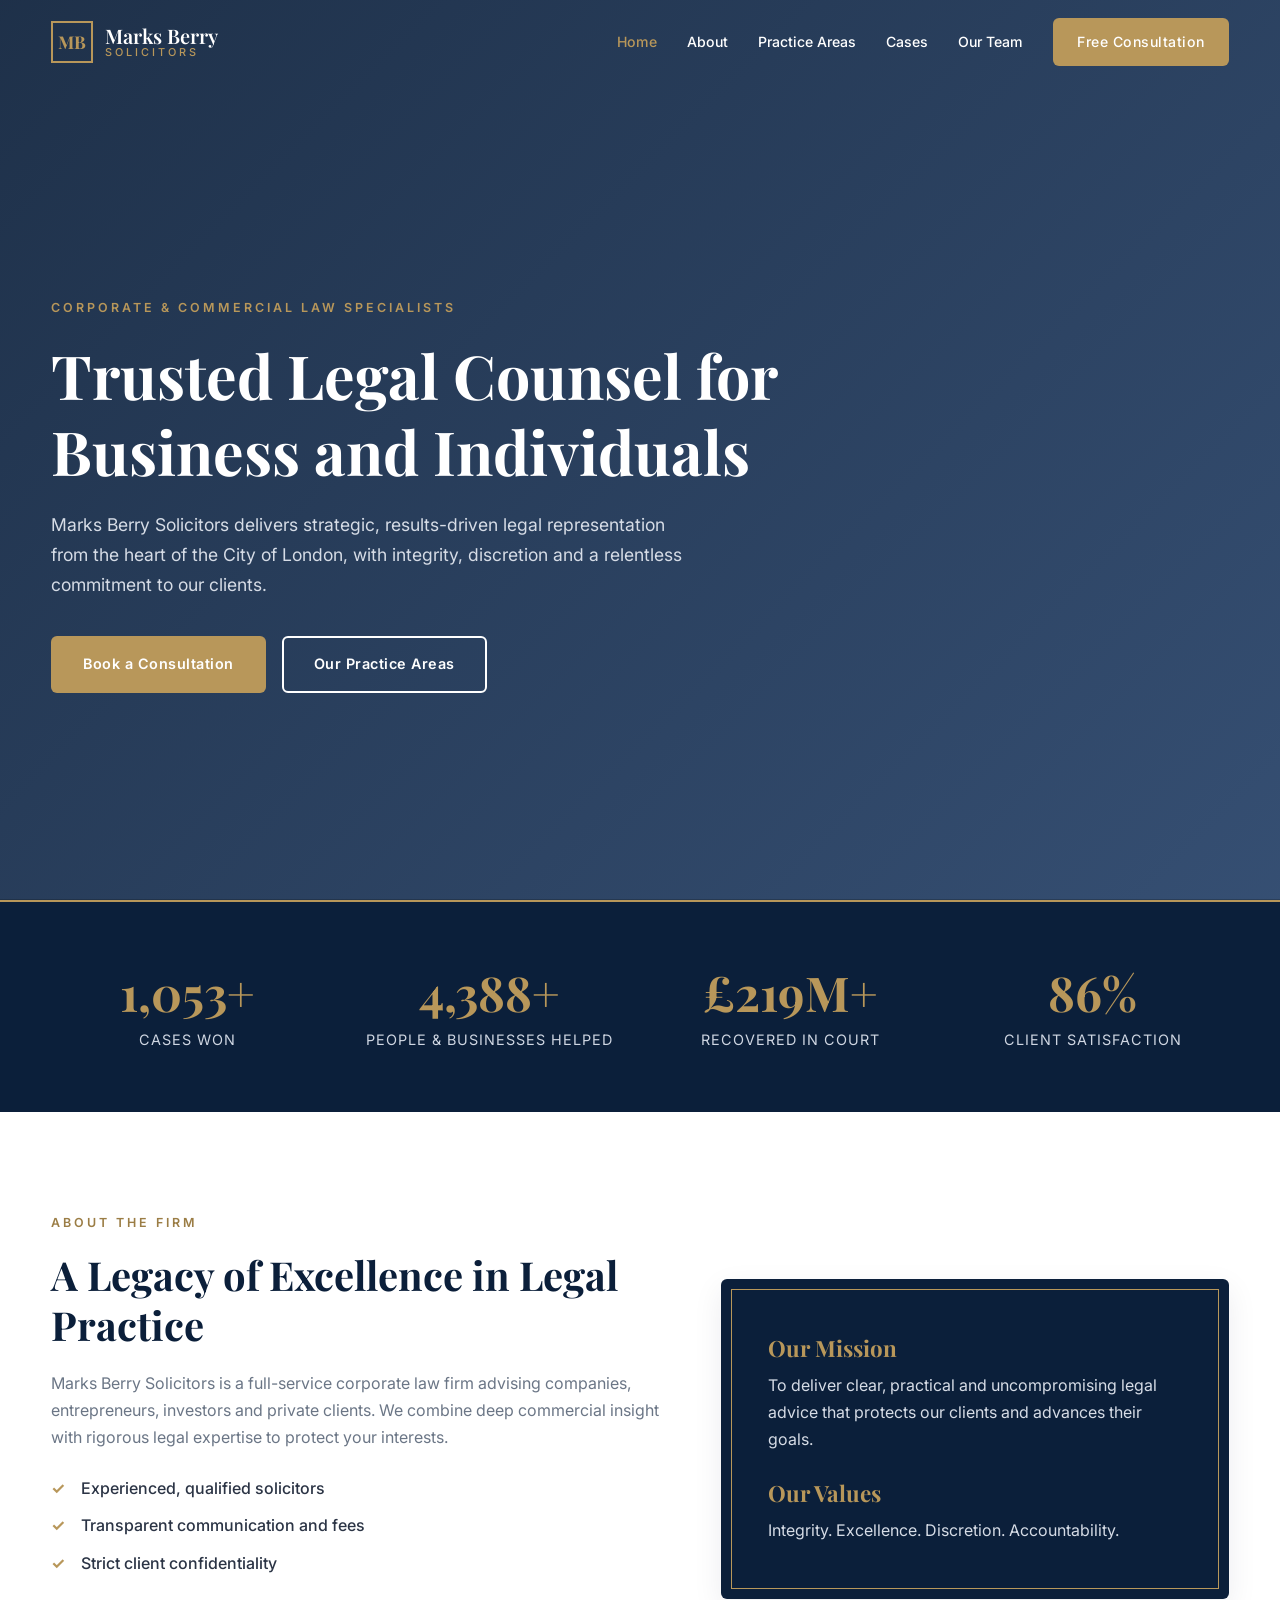
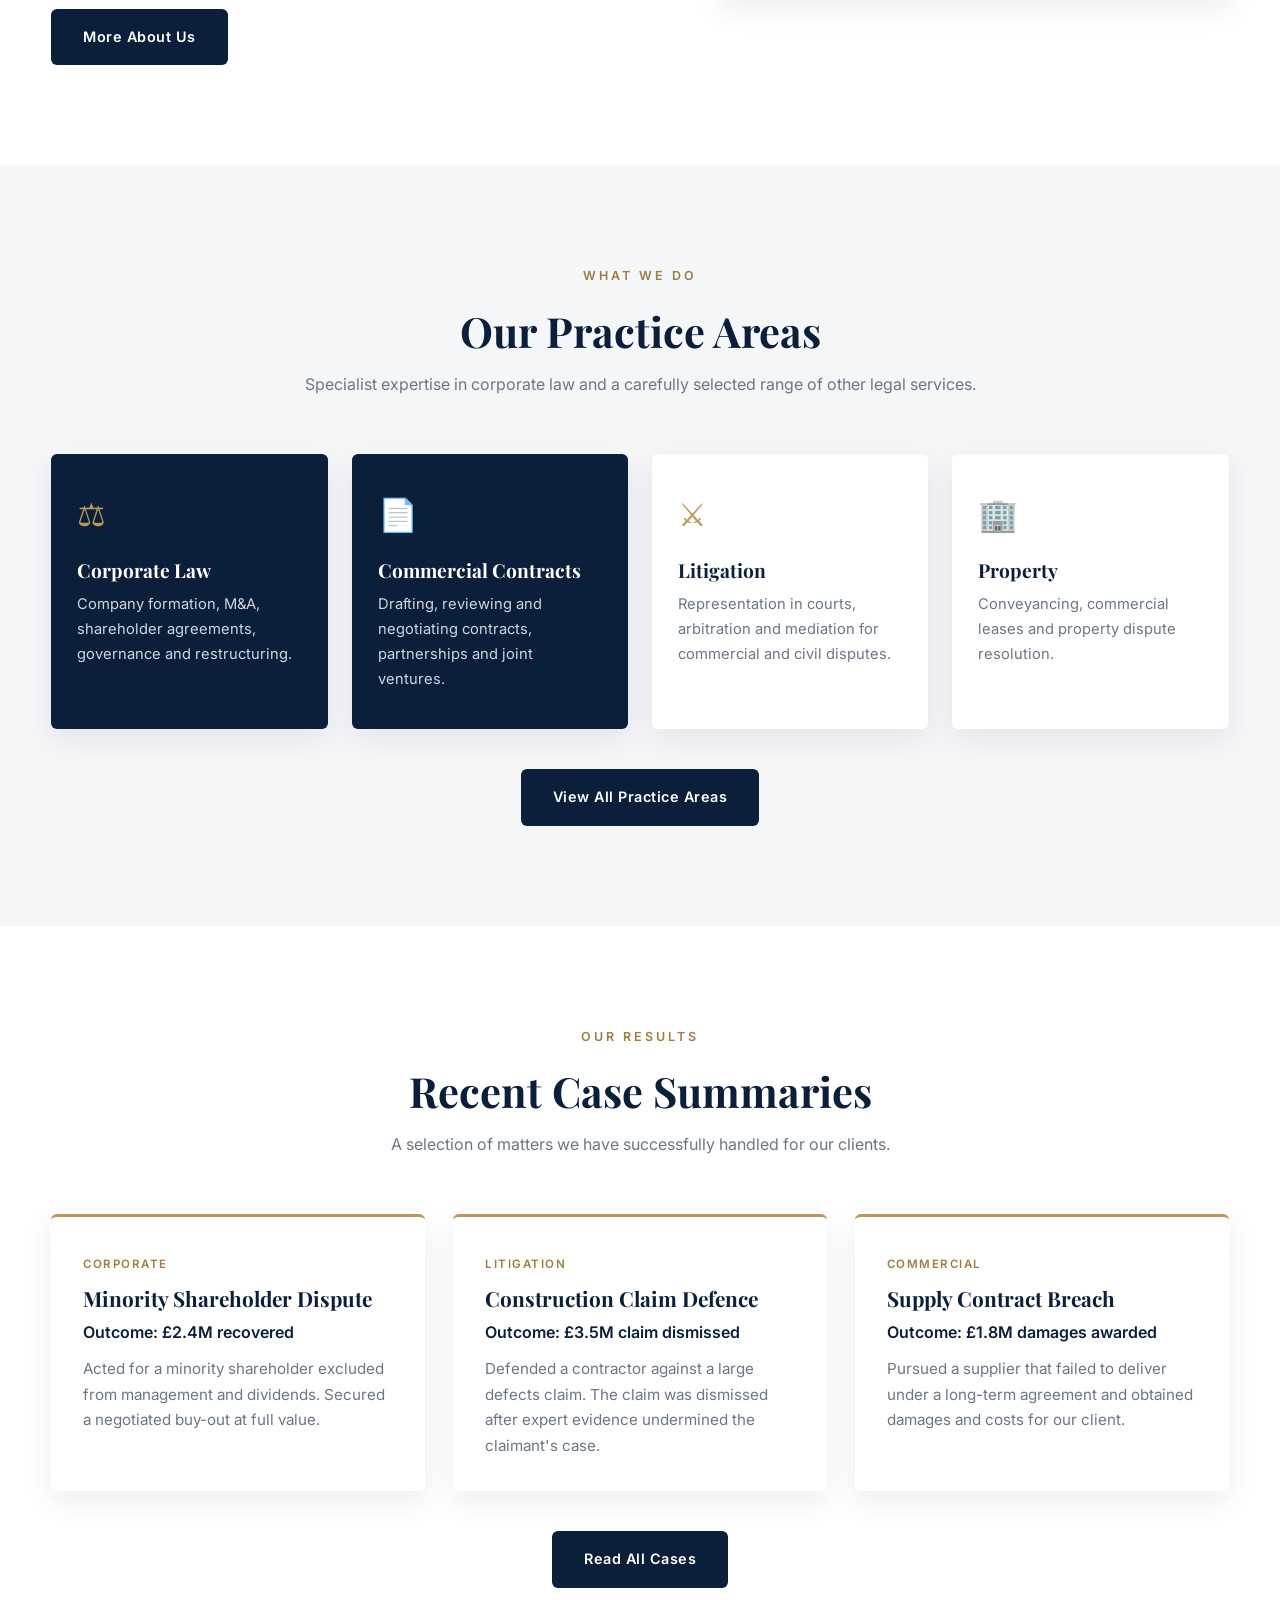
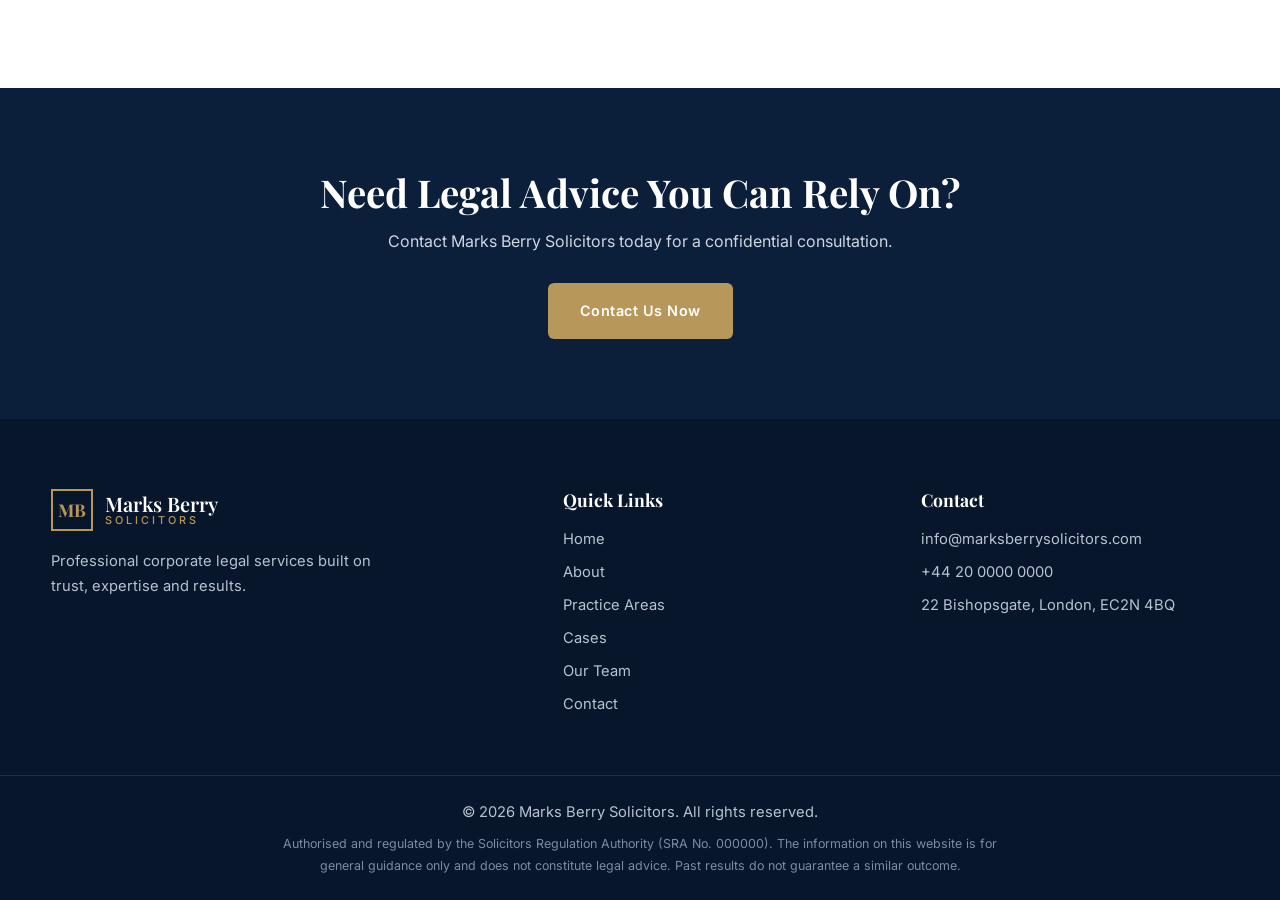
==== index.html @ eb30ded2 "marksberrylawfirm" ====
<!DOCTYPE html>
<html lang="en">
<head>
  <meta charset="UTF-8">
  <meta name="viewport" content="width=device-width, initial-scale=1.0">
  <title>Marks Berry Solicitors | Corporate & Commercial Law Firm in London</title>
  <meta name="description" content="Marks Berry Solicitors is a London corporate law firm at 22 Bishopsgate, advising on corporate, commercial, litigation, property, employment and family law.">
  <link rel="preconnect" href="https://fonts.googleapis.com">
  <link rel="preconnect" href="https://fonts.gstatic.com" crossorigin>
  <link href="https://fonts.googleapis.com/css2?family=Inter:wght@300;400;500;600&family=Playfair+Display:wght@500;600;700&display=swap" rel="stylesheet">
  <link rel="stylesheet" href="style.css">
</head>
<body>
  <div id="site-header"></div>

  <section class="hero">
    <div class="container hero-content">
      <p class="eyebrow">Corporate &amp; Commercial Law Specialists</p>
      <h1>Trusted Legal Counsel for Business and Individuals</h1>
      <p class="hero-sub">Marks Berry Solicitors delivers strategic, results-driven legal representation from the heart of the City of London, with integrity, discretion and a relentless commitment to our clients.</p>
      <div class="hero-actions">
        <a href="contact.html" class="btn btn-gold">Book a Consultation</a>
        <a href="practice-areas.html" class="btn btn-outline">Our Practice Areas</a>
      </div>
    </div>
  </section>

  <section class="stats">
    <div class="container stats-grid">
      <div class="stat reveal"><h3><span class="counter" data-target="1200">0</span>+</h3><p>Cases Won</p></div>
      <div class="stat reveal"><h3><span class="counter" data-target="5000">0</span>+</h3><p>People &amp; Businesses Helped</p></div>
      <div class="stat reveal"><h3>£<span class="counter" data-target="250">0</span>M+</h3><p>Recovered in Court</p></div>
      <div class="stat reveal"><h3><span class="counter" data-target="98">0</span>%</h3><p>Client Satisfaction</p></div>
    </div>
  </section>

  <section class="section">
    <div class="container about-grid">
      <div class="about-text reveal">
        <p class="eyebrow dark">About The Firm</p>
        <h2>A Legacy of Excellence in Legal Practice</h2>
        <p>Marks Berry Solicitors is a full-service corporate law firm advising companies, entrepreneurs, investors and private clients. We combine deep commercial insight with rigorous legal expertise to protect your interests.</p>
        <ul class="checklist">
          <li>Experienced, qualified solicitors</li>
          <li>Transparent communication and fees</li>
          <li>Strict client confidentiality</li>
        </ul>
        <a href="about.html" class="btn btn-navy">More About Us</a>
      </div>
      <div class="about-card reveal">
        <div class="about-card-inner">
          <h3>Our Mission</h3>
          <p>To deliver clear, practical and uncompromising legal advice that protects our clients and advances their goals.</p>
          <h3>Our Values</h3>
          <p>Integrity. Excellence. Discretion. Accountability.</p>
        </div>
      </div>
    </div>
  </section>

  <section class="section section-alt">
    <div class="container">
      <div class="section-head reveal">
        <p class="eyebrow dark">What We Do</p>
        <h2>Our Practice Areas</h2>
        <p>Specialist expertise in corporate law and a carefully selected range of other legal services.</p>
      </div>
      <div class="cards">
        <article class="card featured reveal"><div class="icon">&#9878;</div><h3>Corporate Law</h3><p>Company formation, M&amp;A, shareholder agreements, governance and restructuring.</p></article>
        <article class="card featured reveal"><div class="icon">&#128196;</div><h3>Commercial Contracts</h3><p>Drafting, reviewing and negotiating contracts, partnerships and joint ventures.</p></article>
        <article class="card reveal"><div class="icon">&#9876;</div><h3>Litigation</h3><p>Representation in courts, arbitration and mediation for commercial and civil disputes.</p></article>
        <article class="card reveal"><div class="icon">&#127970;</div><h3>Property</h3><p>Conveyancing, commercial leases and property dispute resolution.</p></article>
      </div>
      <p style="text-align:center;margin-top:40px"><a href="practice-areas.html" class="btn btn-navy">View All Practice Areas</a></p>
    </div>
  </section>

  <section class="section">
    <div class="container">
      <div class="section-head reveal">
        <p class="eyebrow dark">Our Results</p>
        <h2>Recent Case Summaries</h2>
        <p>A selection of matters we have successfully handled for our clients.</p>
      </div>
      <div class="case-grid three">
        <article class="case-card reveal">
          <span class="tag">Corporate</span>
          <h3>Minority Shareholder Dispute</h3>
          <p class="case-result">Outcome: £2.4M recovered</p>
          <p>Acted for a minority shareholder excluded from management and dividends. Secured a negotiated buy-out at full value.</p>
        </article>
        <article class="case-card reveal">
          <span class="tag">Litigation</span>
          <h3>Construction Claim Defence</h3>
          <p class="case-result">Outcome: £3.5M claim dismissed</p>
          <p>Defended a contractor against a large defects claim. The claim was dismissed after expert evidence undermined the claimant's case.</p>
        </article>
        <article class="case-card reveal">
          <span class="tag">Commercial</span>
          <h3>Supply Contract Breach</h3>
          <p class="case-result">Outcome: £1.8M damages awarded</p>
          <p>Pursued a supplier that failed to deliver under a long-term agreement and obtained damages and costs for our client.</p>
        </article>
      </div>
      <p style="text-align:center;margin-top:40px"><a href="cases.html" class="btn btn-navy">Read All Cases</a></p>
    </div>
  </section>

  <section class="cta">
    <div class="container">
      <h2>Need Legal Advice You Can Rely On?</h2>
      <p>Contact Marks Berry Solicitors today for a confidential consultation.</p>
      <a href="contact.html" class="btn btn-gold">Contact Us Now</a>
    </div>
  </section>

  <div id="site-footer"></div>
  <script src="script.js"></script>
</body>
</html>
---- style.css ----
:root {
  --navy: #0b1f3a;
  --navy-2: #12305a;
  --gold: #b8975a;
  --gold-dark: #9b7d45;
  --text: #2b3445;
  --muted: #6b7686;
  --bg: #ffffff;
  --bg-alt: #f5f6f8;
  --radius: 6px;
  --shadow: 0 10px 30px rgba(11, 31, 58, 0.08);
}

* { margin: 0; padding: 0; box-sizing: border-box; }
html { scroll-behavior: smooth; scroll-padding-top: 80px; }
body {
  font-family: 'Inter', sans-serif;
  color: var(--text);
  line-height: 1.7;
  background: var(--bg);
  -webkit-font-smoothing: antialiased;
}
h1, h2, h3, h4 { font-family: 'Playfair Display', serif; color: var(--navy); line-height: 1.25; }
a { color: inherit; text-decoration: none; }
ul { list-style: none; }
.container { width: min(1180px, 92%); margin: 0 auto; }

/* Buttons */
.btn {
  display: inline-block;
  padding: 14px 30px;
  font-size: 0.9rem;
  font-weight: 600;
  letter-spacing: 0.5px;
  border-radius: var(--radius);
  border: 2px solid transparent;
  cursor: pointer;
  transition: all 0.3s ease;
  font-family: 'Inter', sans-serif;
}
.btn-gold { background: var(--gold); color: #fff; }
.btn-gold:hover { background: var(--gold-dark); }
.btn-navy { background: var(--navy); color: #fff; }
.btn-navy:hover { background: var(--navy-2); }
.btn-outline { border-color: #fff; color: #fff; }
.btn-outline:hover { background: #fff; color: var(--navy); }
.full { width: 100%; }

/* Header */
.header {
  position: fixed;
  top: 0; left: 0; right: 0;
  z-index: 100;
  padding: 18px 0;
  transition: all 0.3s ease;
}
.header.scrolled {
  background: var(--navy);
  padding: 12px 0;
  box-shadow: 0 4px 20px rgba(0,0,0,0.2);
}
.nav-wrap { display: flex; align-items: center; justify-content: space-between; }
.logo { display: flex; align-items: center; gap: 12px; color: #fff; }
.logo-mark {
  width: 42px; height: 42px;
  display: grid; place-items: center;
  border: 2px solid var(--gold);
  color: var(--gold);
  font-family: 'Playfair Display', serif;
  font-weight: 700;
  font-size: 1.1rem;
}
.logo-text { font-family: 'Playfair Display', serif; font-size: 1.25rem; font-weight: 600; line-height: 1.1; }
.logo-text small {
  display: block;
  font-family: 'Inter', sans-serif;
  font-size: 0.68rem;
  letter-spacing: 3px;
  text-transform: uppercase;
  color: var(--gold);
  font-weight: 500;
}
.nav { display: flex; align-items: center; gap: 30px; }
.nav a { color: #fff; font-size: 0.88rem; font-weight: 500; transition: color 0.3s; }
.nav a:hover { color: var(--gold); }
.nav .nav-cta { padding: 10px 22px; color: #fff; }
.nav .nav-cta:hover { color: #fff; }
.menu-toggle { display: none; background: none; border: 0; cursor: pointer; flex-direction: column; gap: 5px; }
.menu-toggle span { width: 26px; height: 2px; background: #fff; transition: 0.3s; }

/* Hero */
.hero {
  position: relative;
  min-height: 100vh;
  display: flex;
  align-items: center;
  background:
    linear-gradient(135deg, rgba(11,31,58,0.92), rgba(18,48,90,0.85)),
    url('https://images.unsplash.com/photo-1589829545856-d10d557cf95f?auto=format&fit=crop&w=1800&q=70') center/cover no-repeat;
  color: #fff;
}
.hero-content { padding-top: 90px; max-width: 820px; margin-left: max(4%, calc((100% - 1180px) / 2)); }
.eyebrow {
  text-transform: uppercase;
  letter-spacing: 3px;
  font-size: 0.78rem;
  font-weight: 600;
  color: var(--gold);
  margin-bottom: 18px;
}
.eyebrow.dark { color: var(--gold-dark); }
.hero h1 { color: #fff; font-size: clamp(2.2rem, 5vw, 3.8rem); margin-bottom: 22px; }
.hero-sub { font-size: 1.1rem; color: #d6dce6; max-width: 640px; margin-bottom: 36px; }
.hero-actions { display: flex; gap: 16px; flex-wrap: wrap; }

/* Stats */
.stats { background: var(--navy); padding: 60px 0; margin-top: -1px; border-top: 3px solid var(--gold); }
.stats-grid { display: grid; grid-template-columns: repeat(4, 1fr); gap: 30px; text-align: center; }
.stat h3 { font-size: clamp(2rem, 4vw, 3rem); color: var(--gold); }
.stat p { color: #cfd6e2; font-size: 0.9rem; letter-spacing: 1px; text-transform: uppercase; margin-top: 6px; }

/* Sections */
.section { padding: 100px 0; }
.section-alt { background: var(--bg-alt); }
.section-head { text-align: center; max-width: 680px; margin: 0 auto 56px; }
.section-head h2 { font-size: clamp(1.8rem, 3.5vw, 2.6rem); margin-bottom: 14px; }
.section-head p { color: var(--muted); }

/* About */
.about-grid { display: grid; grid-template-columns: 1.2fr 1fr; gap: 60px; align-items: center; }
.about-text h2 { font-size: clamp(1.8rem, 3.5vw, 2.5rem); margin-bottom: 20px; }
.about-text p { margin-bottom: 16px; color: var(--muted); }
.checklist { margin: 24px 0 32px; }
.checklist li { position: relative; padding-left: 30px; margin-bottom: 10px; font-weight: 500; }
.checklist li::before { content: "\2713"; position: absolute; left: 0; color: var(--gold); font-weight: 700; }
.about-card { background: var(--navy); border-radius: var(--radius); padding: 10px; box-shadow: var(--shadow); }
.about-card-inner { border: 1px solid var(--gold); padding: 44px 36px; color: #d6dce6; }
.about-card h3 { color: var(--gold); margin-bottom: 10px; font-size: 1.4rem; }
.about-card p { margin-bottom: 26px; }
.about-card p:last-child { margin-bottom: 0; }

/* Practice cards */
.cards { display: grid; grid-template-columns: repeat(4, 1fr); gap: 24px; }
.card {
  background: #fff;
  padding: 34px 26px;
  border-radius: var(--radius);
  border-bottom: 3px solid transparent;
  box-shadow: var(--shadow);
  transition: all 0.3s ease;
}
.card:hover { transform: translateY(-6px); border-bottom-color: var(--gold); }
.card.featured { background: var(--navy); }
.card.featured h3 { color: #fff; }
.card.featured p { color: #cfd6e2; }
.icon { font-size: 2rem; color: var(--gold); margin-bottom: 16px; }
.card h3 { font-size: 1.2rem; margin-bottom: 10px; }
.card p { font-size: 0.92rem; color: var(--muted); }

/* Why */
.why { background: var(--navy-2); padding: 80px 0; }
.why-grid { display: grid; grid-template-columns: repeat(3, 1fr); gap: 40px; }
.why-item span { font-family: 'Playfair Display', serif; font-size: 2.6rem; color: var(--gold); opacity: 0.8; }
.why-item h3 { color: #fff; margin: 6px 0 10px; font-size: 1.4rem; }
.why-item p { color: #cfd6e2; }

/* Team */
.team-grid { display: grid; grid-template-columns: repeat(3, 1fr); gap: 30px; }
.member { text-align: center; background: #fff; padding: 40px 24px; border-radius: var(--radius); box-shadow: var(--shadow); }
.avatar {
  width: 110px; height: 110px;
  margin: 0 auto 20px;
  border-radius: 50%;
  display: grid; place-items: center;
  background: var(--navy);
  color: var(--gold);
  font-family: 'Playfair Display', serif;
  font-size: 2rem;
  border: 3px solid var(--gold);
}
.member h3 { font-size: 1.25rem; }
.member span { display: block; color: var(--gold-dark); font-weight: 600; font-size: 0.85rem; margin: 4px 0 8px; text-transform: uppercase; letter-spacing: 1px; }
.member p { color: var(--muted); font-size: 0.92rem; }

/* Testimonials */
.testimonials { display: grid; grid-template-columns: repeat(2, 1fr); gap: 30px; }
blockquote { background: #fff; padding: 36px; border-left: 4px solid var(--gold); border-radius: var(--radius); box-shadow: var(--shadow); }
blockquote p { font-style: italic; margin-bottom: 16px; }
blockquote cite { font-weight: 600; color: var(--navy); font-style: normal; }

/* CTA */
.cta { background: var(--navy); text-align: center; padding: 80px 0; }
.cta h2 { color: #fff; font-size: clamp(1.7rem, 3.5vw, 2.4rem); margin-bottom: 12px; }
.cta p { color: #cfd6e2; margin-bottom: 28px; }

/* Contact */
.contact-grid { display: grid; grid-template-columns: 1fr 1.2fr; gap: 60px; }
.contact-info h2 { font-size: clamp(1.8rem, 3.5vw, 2.4rem); margin-bottom: 16px; }
.contact-info > p { color: var(--muted); margin-bottom: 28px; }
.contact-list li { margin-bottom: 20px; padding-left: 18px; border-left: 3px solid var(--gold); }
.contact-list strong { color: var(--navy); }
.contact-list a:hover { color: var(--gold-dark); }
.contact-form { background: var(--bg-alt); padding: 40px; border-radius: var(--radius); box-shadow: var(--shadow); }
.form-row { display: grid; grid-template-columns: 1fr 1fr; gap: 20px; }
.field { margin-bottom: 20px; }
.field label { display: block; font-size: 0.85rem; font-weight: 600; margin-bottom: 6px; color: var(--navy); }
.field input, .field select, .field textarea {
  width: 100%;
  padding: 13px 14px;
  border: 1px solid #d3d8e0;
  border-radius: var(--radius);
  font-family: inherit;
  font-size: 0.95rem;
  background: #fff;
  transition: border 0.3s, box-shadow 0.3s;
}
.field input:focus, .field select:focus, .field textarea:focus {
  outline: none;
  border-color: var(--gold);
  box-shadow: 0 0 0 3px rgba(184,151,90,0.2);
}
.field.error input, .field.error textarea { border-color: #c0392b; }
.form-status { margin-top: 14px; font-size: 0.9rem; font-weight: 500; }
.form-status.ok { color: #1e8449; }
.form-status.bad { color: #c0392b; }

/* Footer */
.footer { background: #07162b; color: #b9c2d0; padding-top: 70px; }
.footer-grid { display: grid; grid-template-columns: 1.5fr 1fr 1fr; gap: 50px; padding-bottom: 50px; }
.footer h4 { color: #fff; margin-bottom: 16px; font-size: 1.1rem; }
.footer a:not(.logo) { display: block; margin-bottom: 8px; font-size: 0.92rem; transition: color 0.3s; }
.footer a:not(.logo):hover { color: var(--gold); }
.footer p { font-size: 0.92rem; margin-bottom: 8px; }
.footer-about { margin-top: 18px; max-width: 320px; }
.footer-bottom { border-top: 1px solid rgba(255,255,255,0.1); padding: 24px 0; text-align: center; }
.footer-bottom .disclaimer { font-size: 0.78rem; color: #7e8aa0; max-width: 760px; margin: 8px auto 0; }

/* Scroll reveal */
.reveal { opacity: 0; transform: translateY(30px); transition: opacity 0.7s ease, transform 0.7s ease; }
.reveal.visible { opacity: 1; transform: none; }

/* Responsive */
@media (max-width: 1024px) {
  .cards { grid-template-columns: repeat(2, 1fr); }
  .about-grid, .contact-grid { grid-template-columns: 1fr; }
}
@media (max-width: 820px) {
  .menu-toggle { display: flex; }
  .nav {
    position: fixed;
    top: 0; right: -100%;
    width: 78%; max-width: 320px;
    height: 100vh;
    background: var(--navy);
    flex-direction: column;
    justify-content: center;
    gap: 26px;
    transition: right 0.4s ease;
    box-shadow: -10px 0 30px rgba(0,0,0,0.3);
  }
  .nav.open { right: 0; }
  .menu-toggle { z-index: 101; }
  .menu-toggle.open span:nth-child(1) { transform: translateY(7px) rotate(45deg); }
  .menu-toggle.open span:nth-child(2) { opacity: 0; }
  .menu-toggle.open span:nth-child(3) { transform: translateY(-7px) rotate(-45deg); }
  .stats-grid { grid-template-columns: repeat(2, 1fr); }
  .why-grid, .team-grid, .testimonials, .footer-grid { grid-template-columns: 1fr; }
  .section { padding: 70px 0; }
}
@media (max-width: 560px) {
  .cards, .form-row { grid-template-columns: 1fr; }
  .contact-form { padding: 26px; }
}

/* ===== MULTI-PAGE ADDITIONS ===== */
.nav a.active:not(.nav-cta) { color: var(--gold); }

/* Inner page banner */
.page-banner {
  background: linear-gradient(135deg, var(--navy), var(--navy-2));
  padding: 150px 0 70px;
  text-align: center;
  border-bottom: 3px solid var(--gold);
}
.page-banner h1 { color: #fff; font-size: clamp(2rem, 4.5vw, 3.2rem); }
.page-banner p:not(.eyebrow) { color: #cfd6e2; max-width: 640px; margin: 14px auto 0; }

/* Case summaries */
.filters { display: flex; flex-wrap: wrap; gap: 10px; justify-content: center; margin-bottom: 44px; }
.filter-btn {
  padding: 9px 20px;
  border: 1px solid #cfd6e2;
  background: #fff;
  color: var(--navy);
  font-family: 'Inter', sans-serif;
  font-size: 0.85rem;
  font-weight: 500;
  border-radius: 30px;
  cursor: pointer;
  transition: all 0.3s ease;
}
.filter-btn:hover, .filter-btn.active { background: var(--navy); color: #fff; border-color: var(--navy); }
.case-grid { display: grid; grid-template-columns: repeat(2, 1fr); gap: 28px; }
.case-grid.three { grid-template-columns: repeat(3, 1fr); }
.case-card {
  background: #fff;
  padding: 32px;
  border-radius: var(--radius);
  box-shadow: var(--shadow);
  border-top: 3px solid var(--gold);
}
.case-card.hide { display: none; }
.case-card .tag {
  display: inline-block;
  font-size: 0.72rem;
  font-weight: 600;
  letter-spacing: 1.5px;
  text-transform: uppercase;
  color: var(--gold-dark);
  margin-bottom: 10px;
}
.case-card h3 { font-size: 1.3rem; margin-bottom: 8px; }
.case-result { font-weight: 600; color: var(--navy); margin-bottom: 10px; }
.case-card p:last-child { color: var(--muted); font-size: 0.95rem; }
.case-disclaimer { text-align: center; color: var(--muted); font-size: 0.85rem; max-width: 720px; margin: 44px auto 0; }

/* Team photos */
.team-grid.four { grid-template-columns: repeat(4, 1fr); }
.avatar { overflow: hidden; }
.avatar img { width: 100%; height: 100%; object-fit: cover; display: block; }

/* Map */
.map { margin-top: 60px; border-radius: var(--radius); overflow: hidden; box-shadow: var(--shadow); }
.map iframe { width: 100%; height: 380px; border: 0; display: block; }

@media (max-width: 1024px) {
  .team-grid.four, .case-grid.three { grid-template-columns: repeat(2, 1fr); }
}
@media (max-width: 820px) {
  .case-grid, .case-grid.three { grid-template-columns: 1fr; }
  .page-banner { padding: 120px 0 50px; }
}
@media (max-width: 560px) {
  .team-grid.four { grid-template-columns: 1fr; }
}
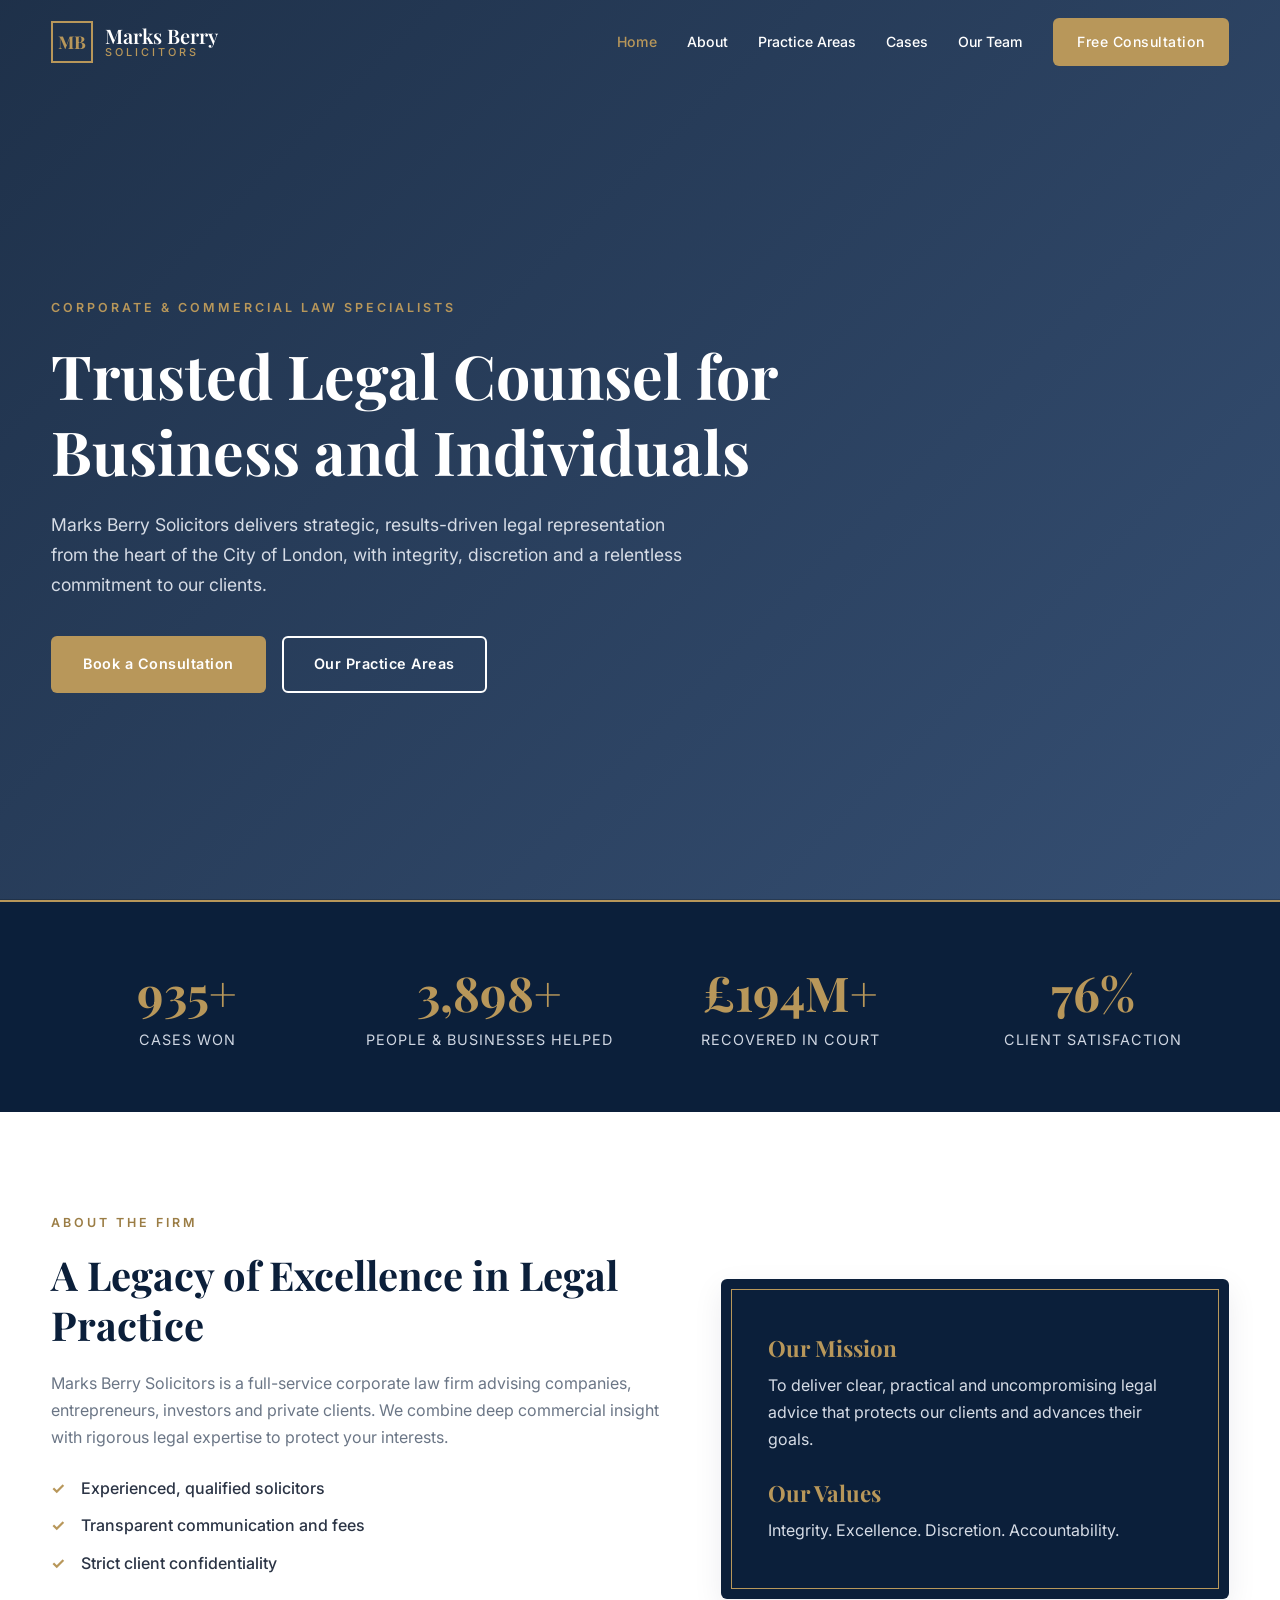
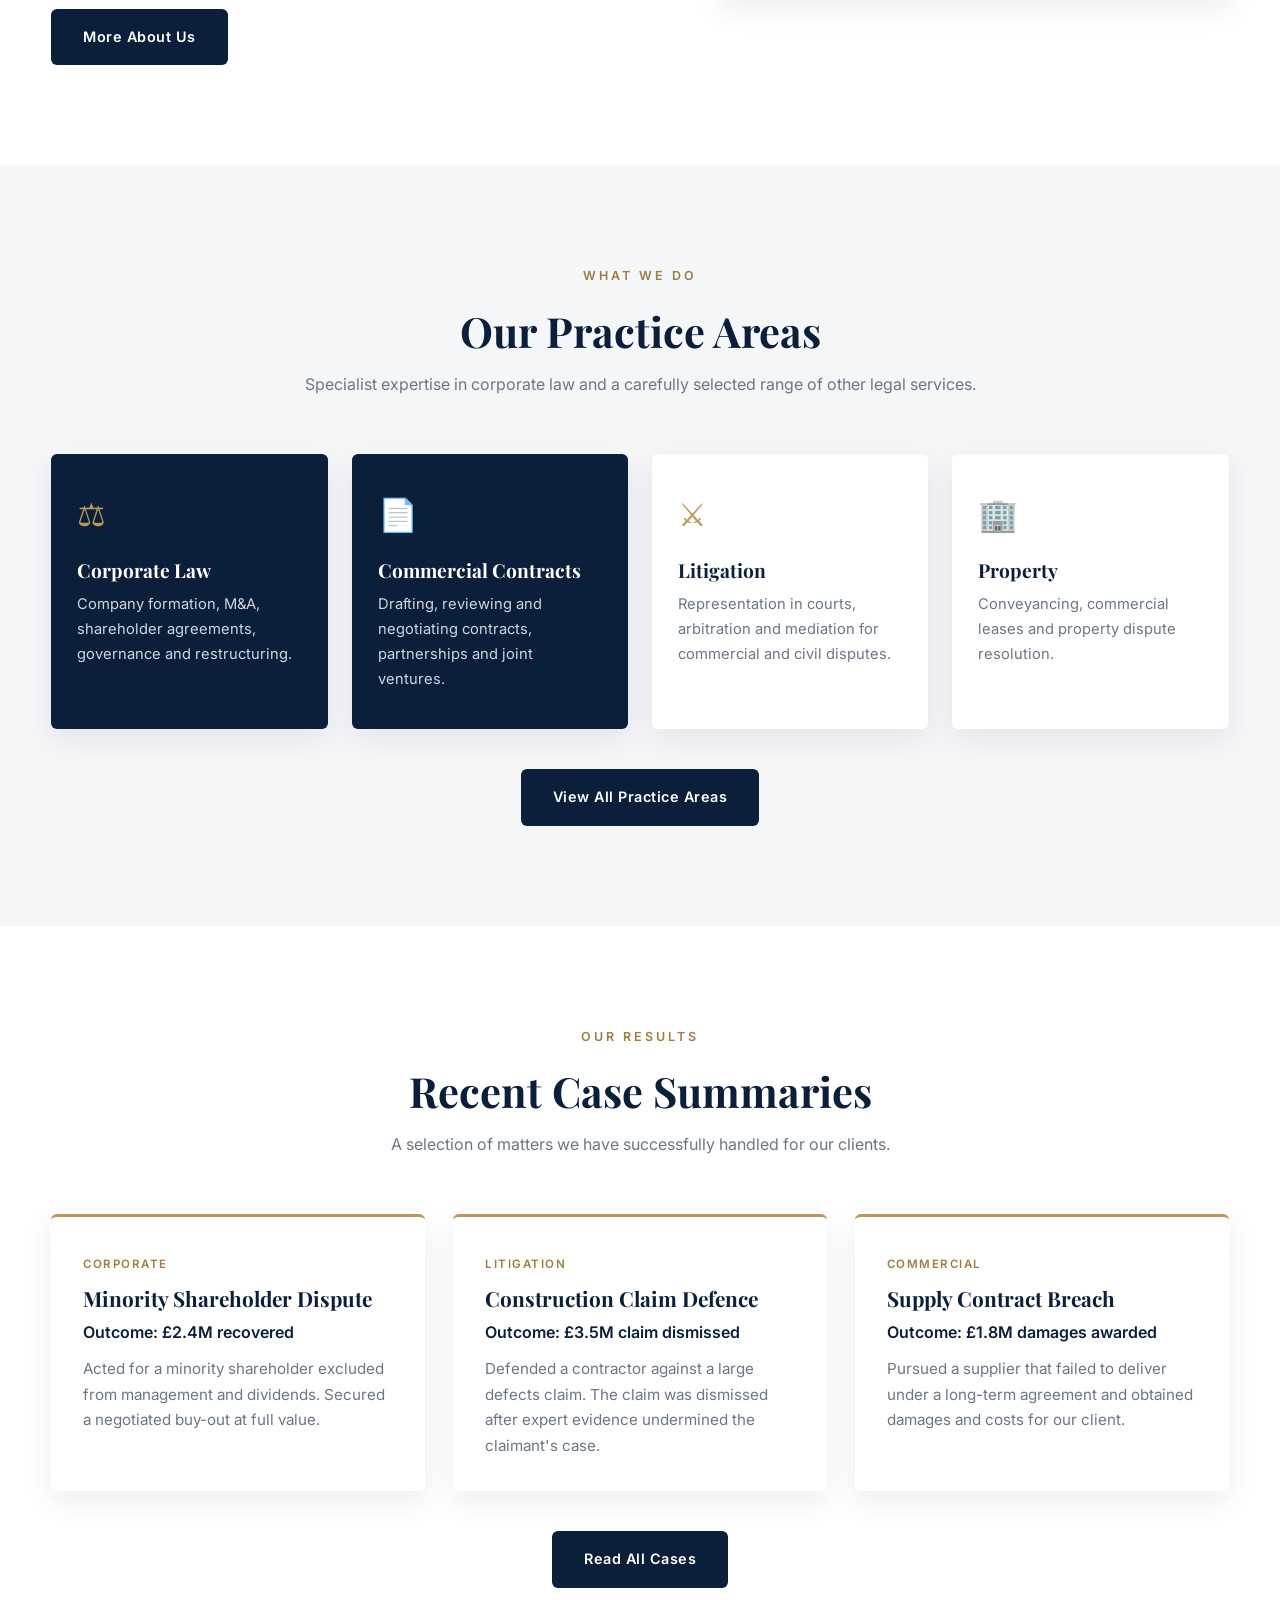
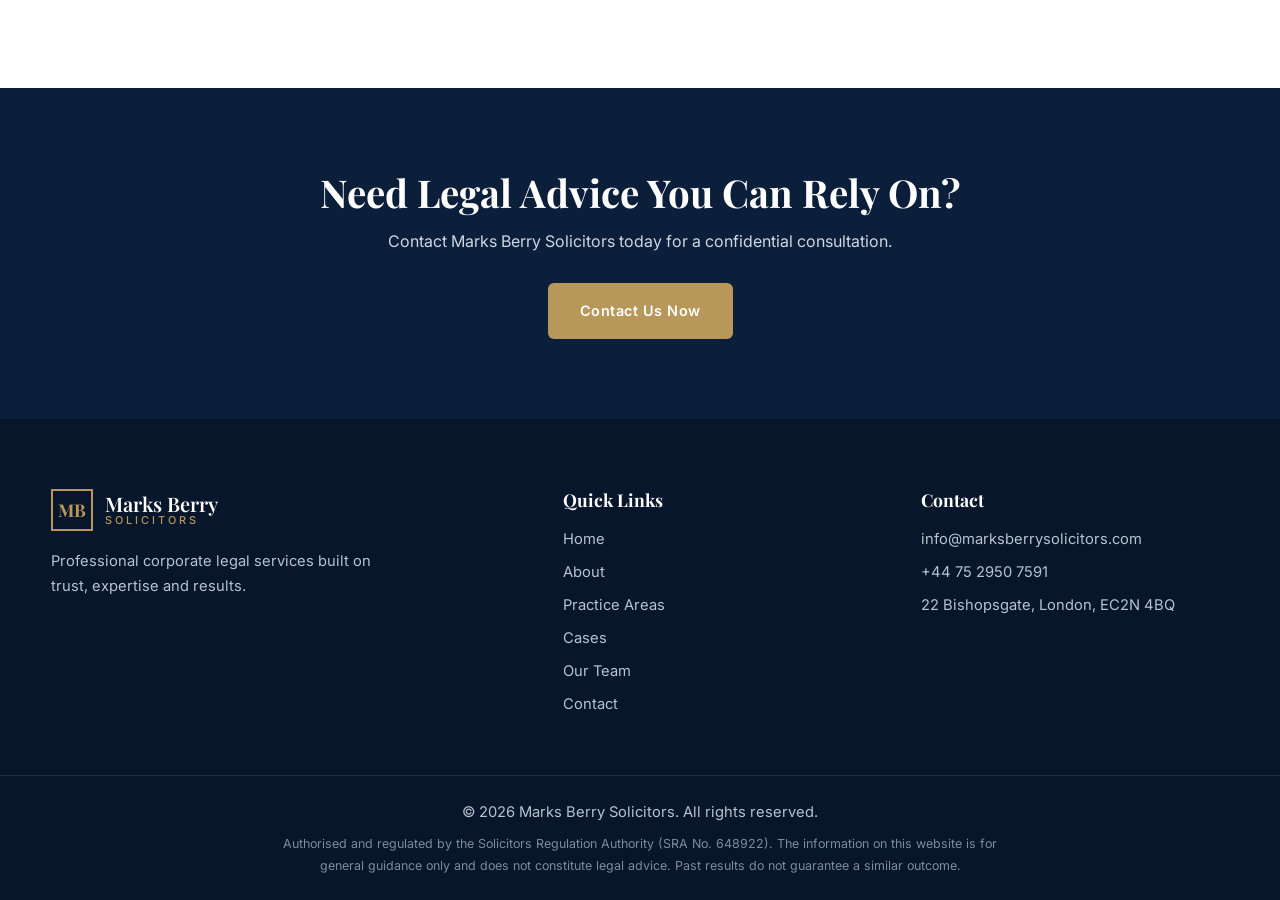
==== commit 80ba2005: "update index.html" ====
--- a/index.html
+++ b/index.html
@@ -4,6 +4,7 @@
   <meta charset="UTF-8">
   <meta name="viewport" content="width=device-width, initial-scale=1.0">
   <title>Marks Berry Solicitors | Corporate & Commercial Law Firm in London</title>
+  <meta name="google-site-verification" content="Uz-6RPVxm8VWL83DyvsvlF2G9itb6vMyafjSPrm1R4w" />
   <meta name="description" content="Marks Berry Solicitors is a London corporate law firm at 22 Bishopsgate, advising on corporate, commercial, litigation, property, employment and family law.">
   <link rel="preconnect" href="https://fonts.googleapis.com">
   <link rel="preconnect" href="https://fonts.gstatic.com" crossorigin>
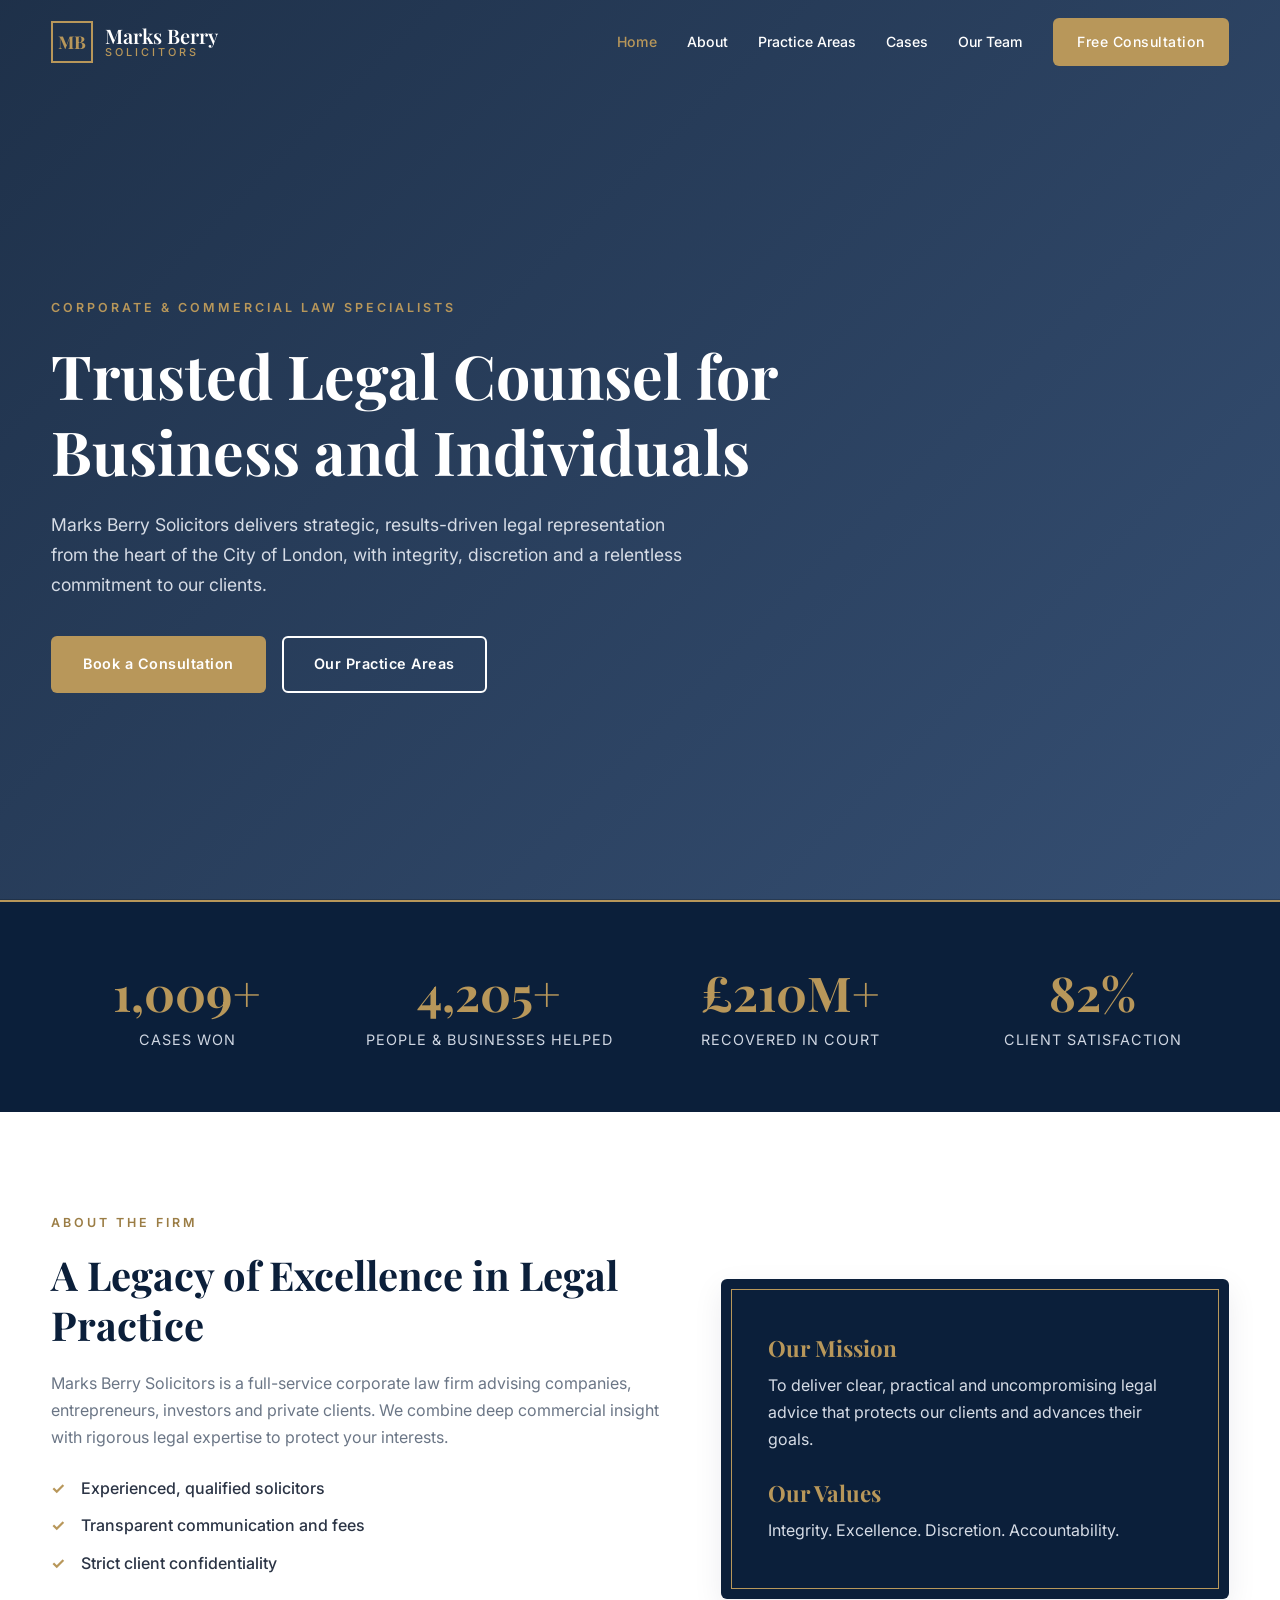
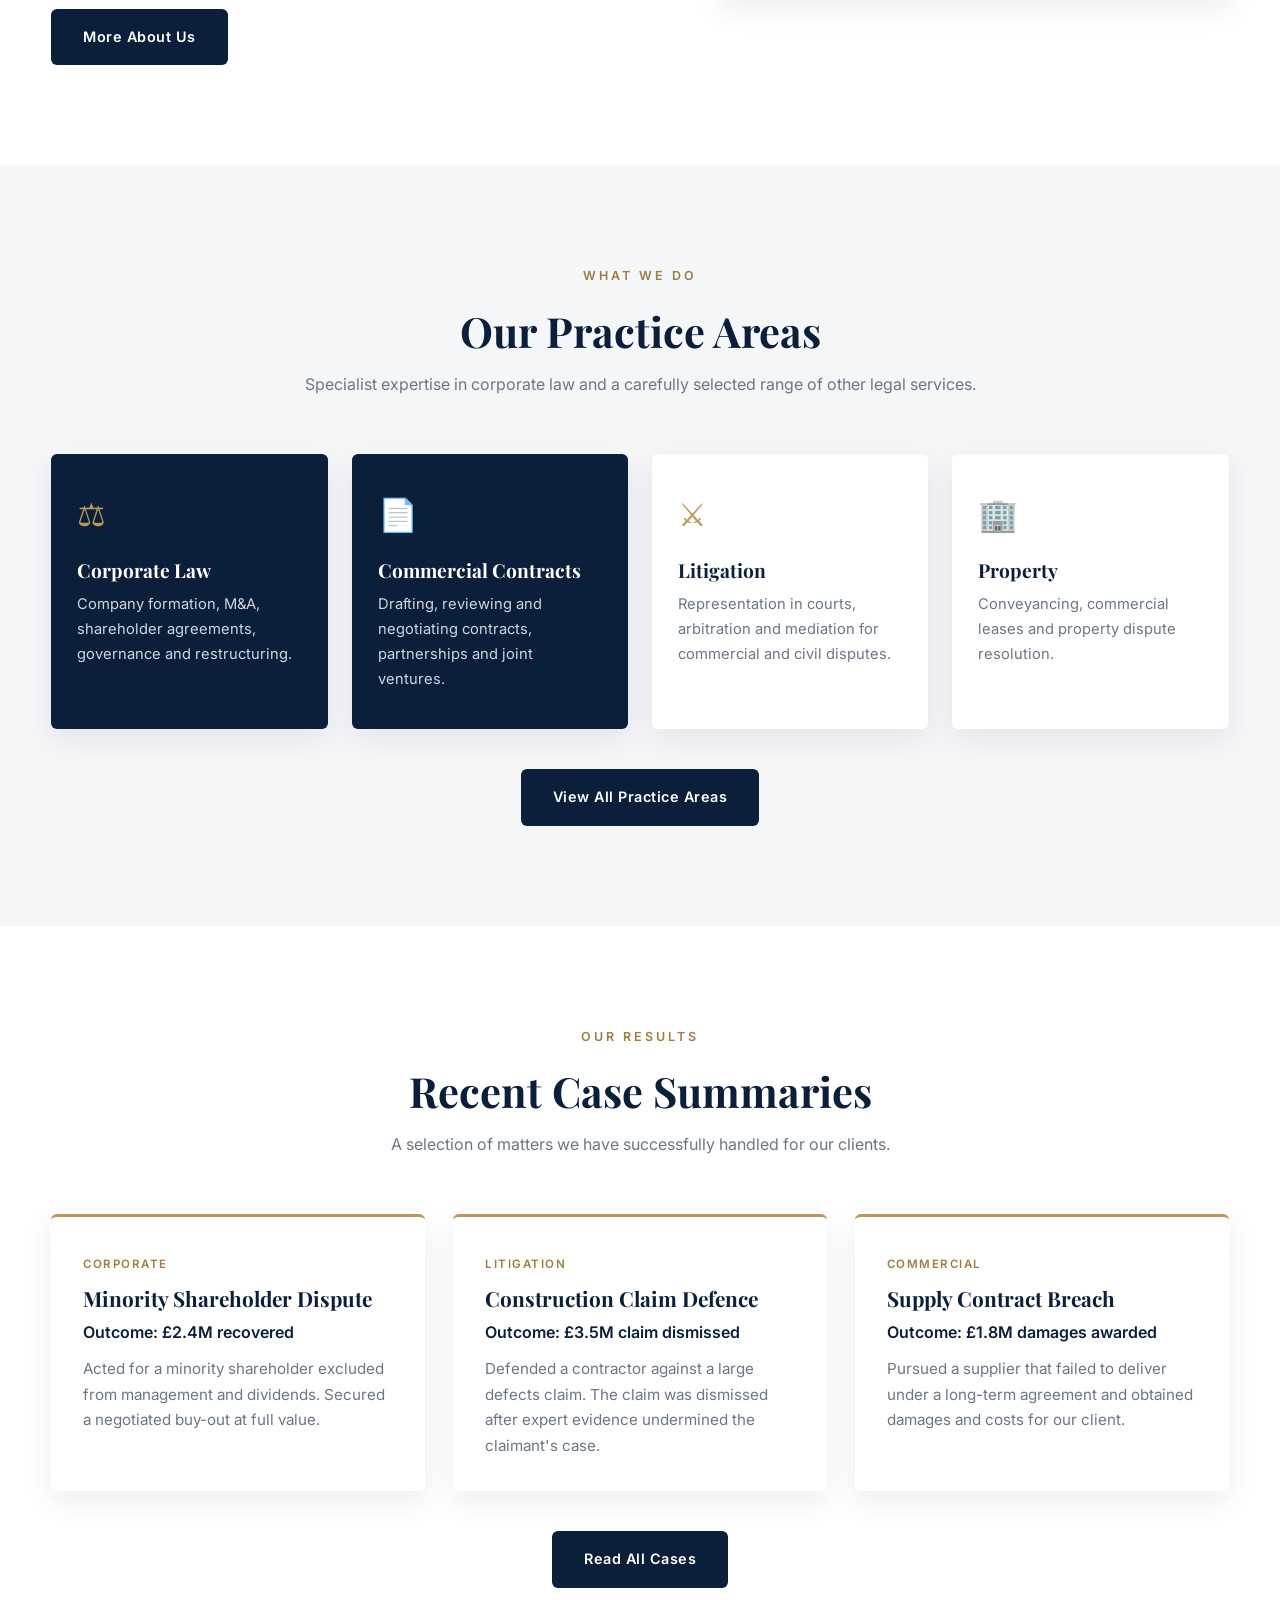
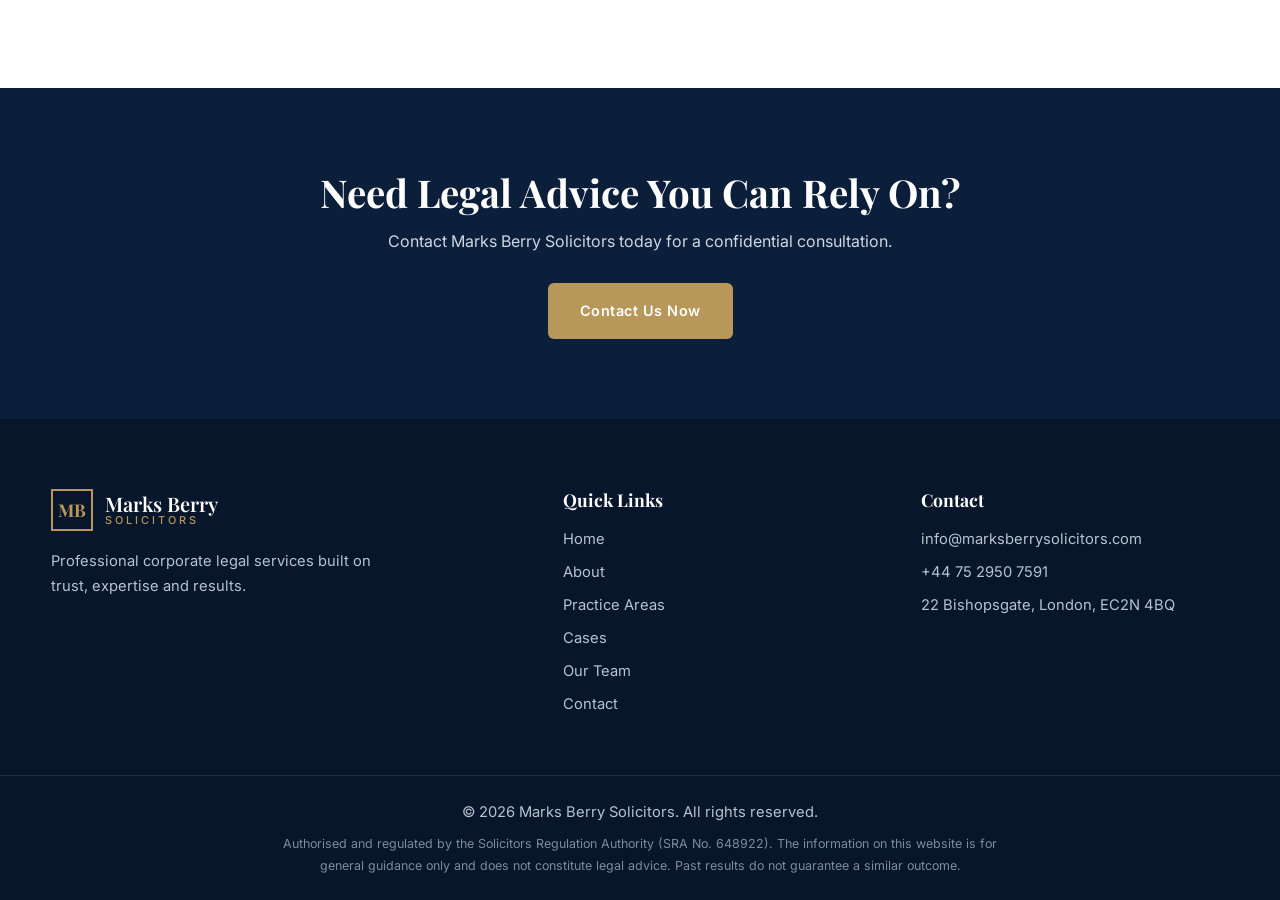
==== commit fd3113c6: "update index.html" ====
--- a/index.html
+++ b/index.html
@@ -4,7 +4,6 @@
   <meta charset="UTF-8">
   <meta name="viewport" content="width=device-width, initial-scale=1.0">
   <title>Marks Berry Solicitors | Corporate & Commercial Law Firm in London</title>
-  <meta name="google-site-verification" content="Uz-6RPVxm8VWL83DyvsvlF2G9itb6vMyafjSPrm1R4w" />
   <meta name="description" content="Marks Berry Solicitors is a London corporate law firm at 22 Bishopsgate, advising on corporate, commercial, litigation, property, employment and family law.">
   <link rel="preconnect" href="https://fonts.googleapis.com">
   <link rel="preconnect" href="https://fonts.gstatic.com" crossorigin>
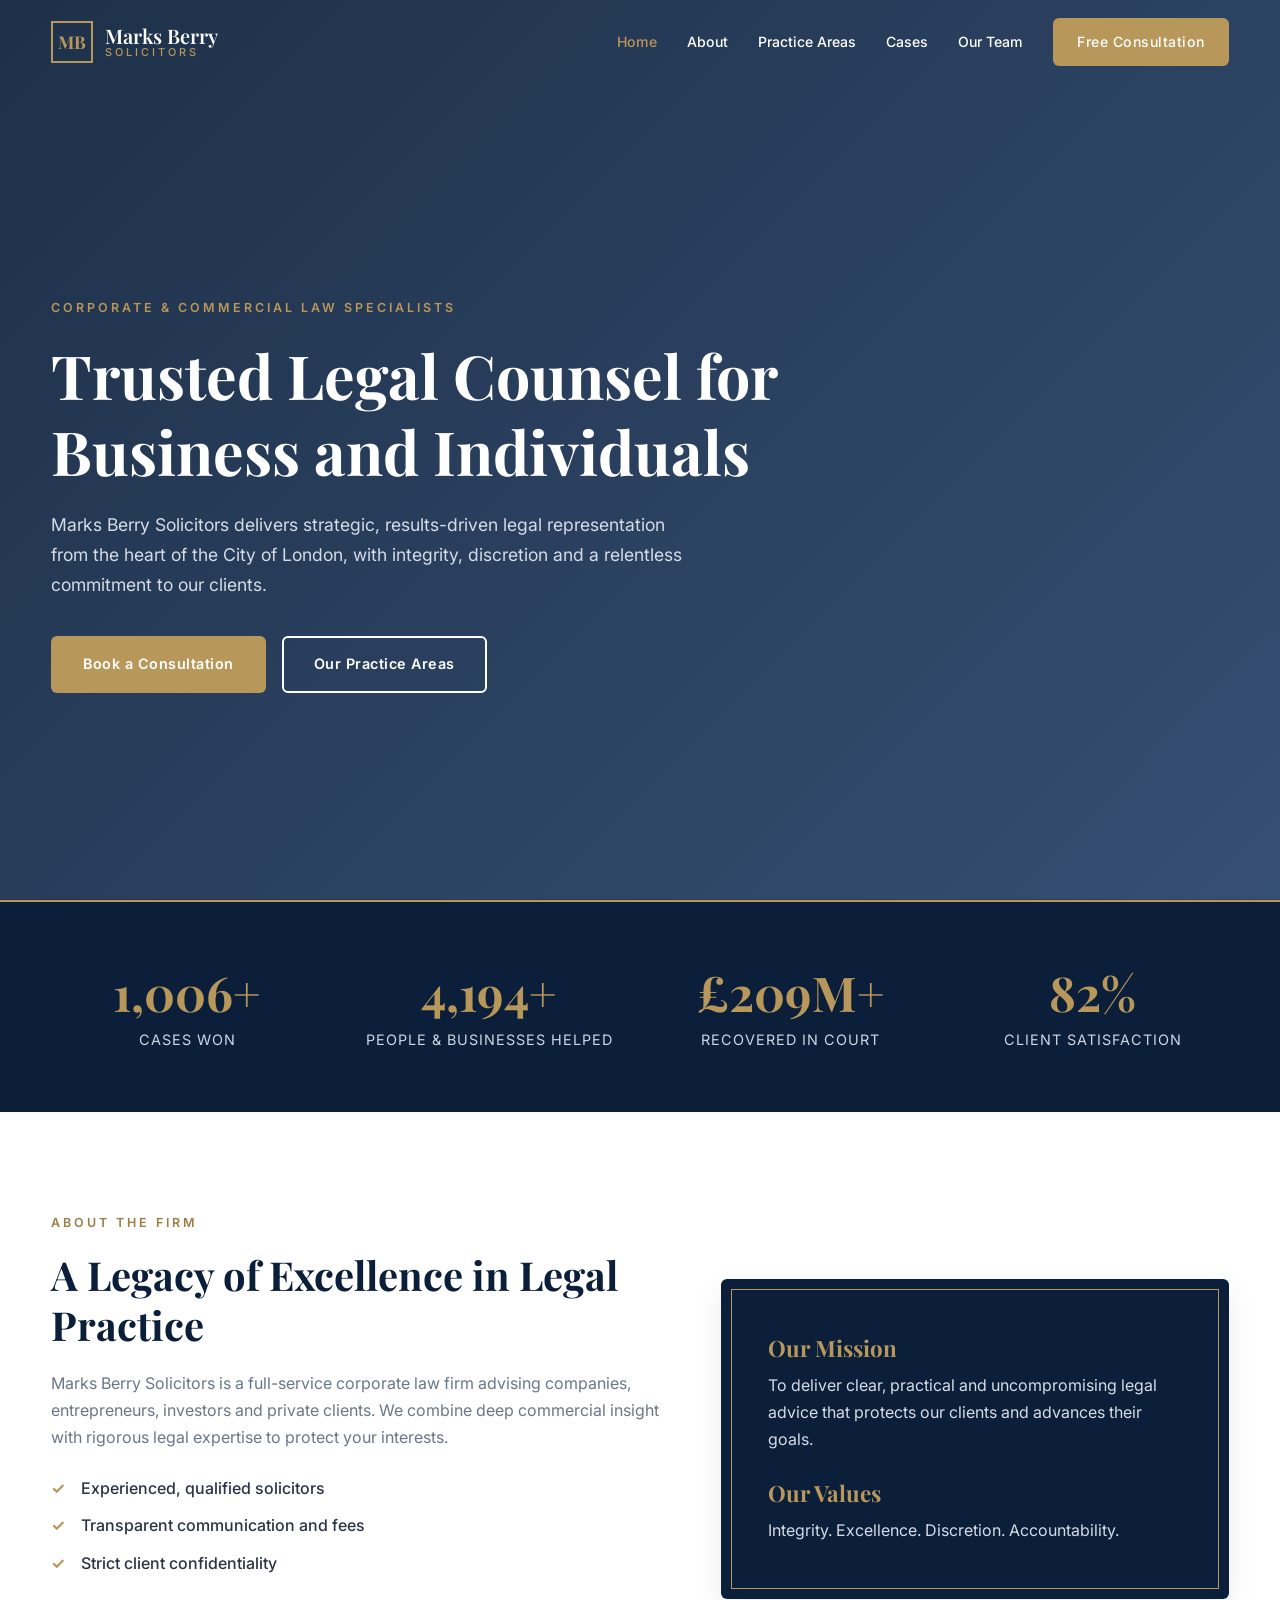
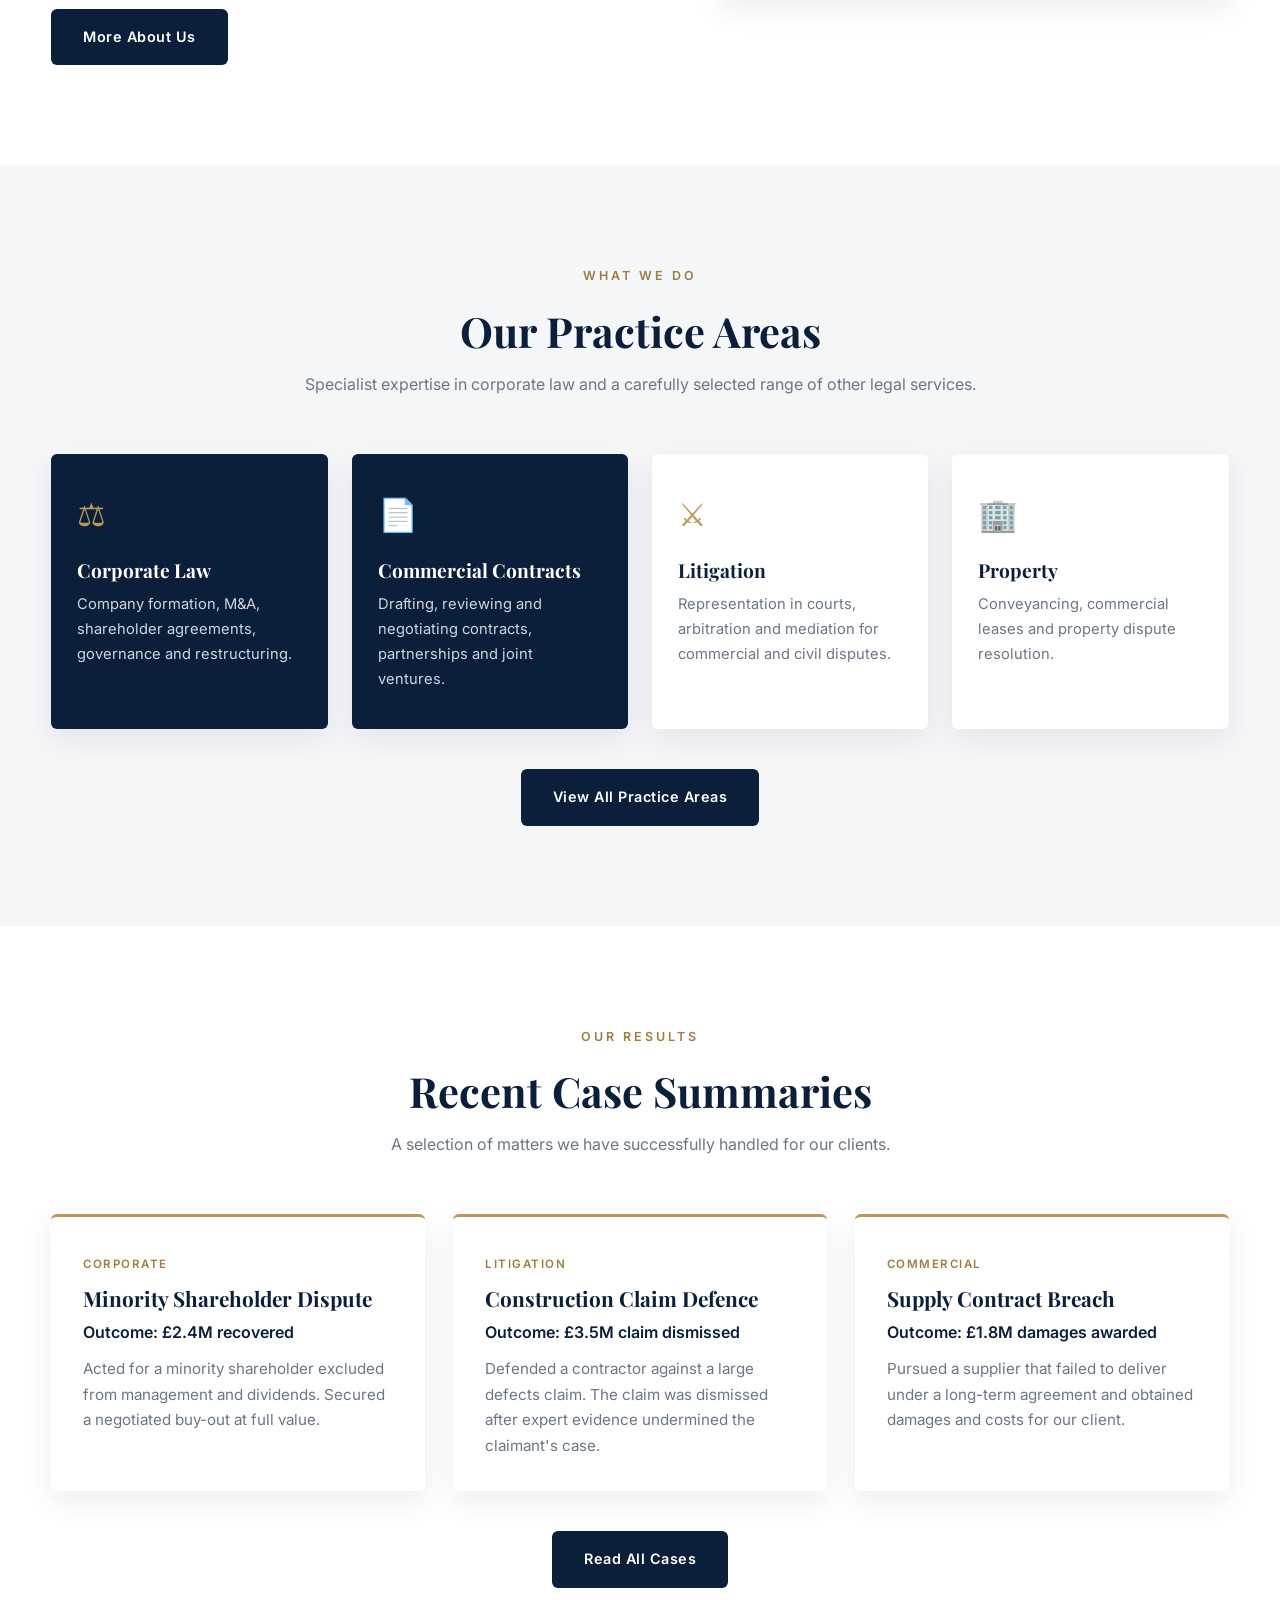
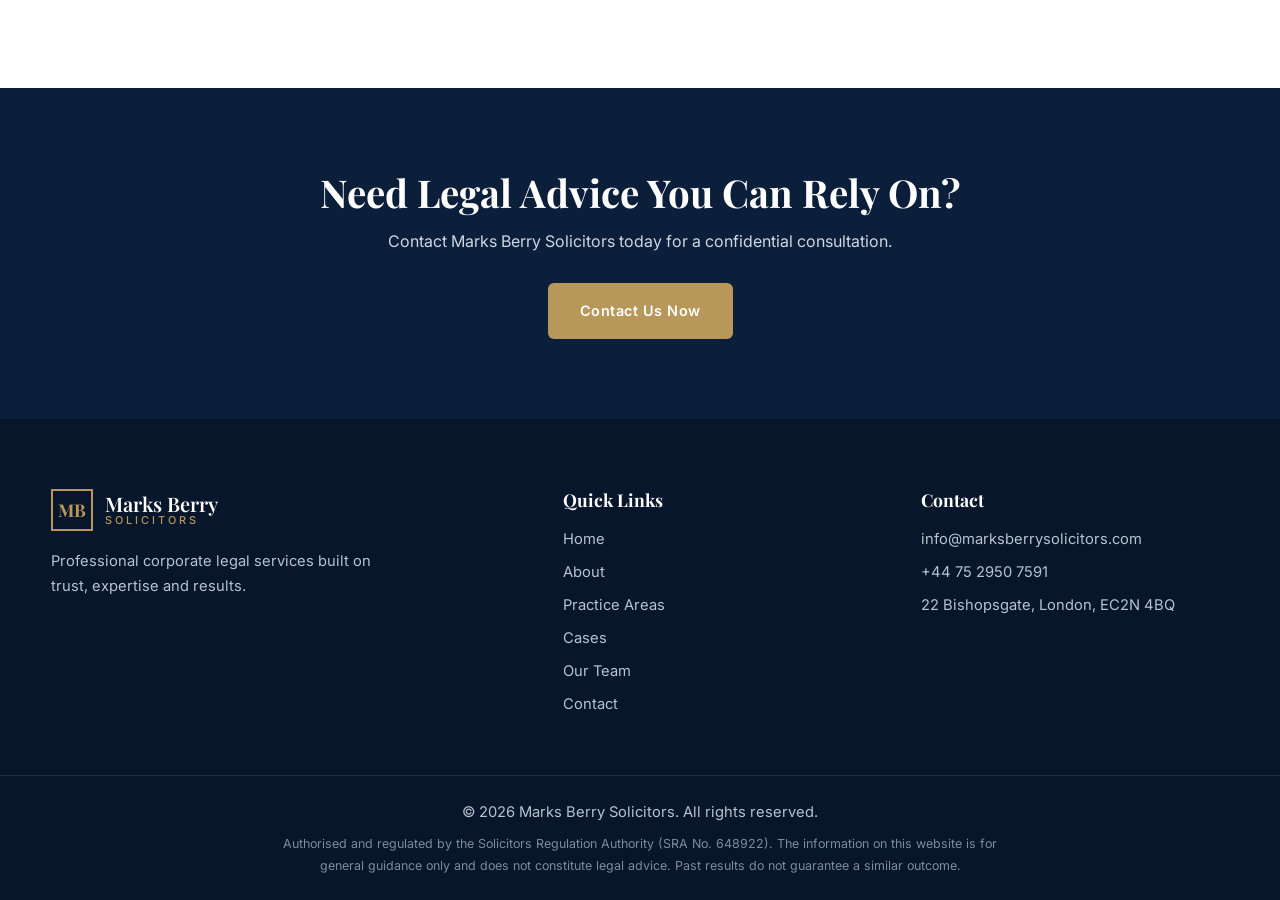
==== commit 2717c2e1: "update index.html" ====
--- a/index.html
+++ b/index.html
@@ -9,7 +9,14 @@
   <link rel="preconnect" href="https://fonts.gstatic.com" crossorigin>
   <link href="https://fonts.googleapis.com/css2?family=Inter:wght@300;400;500;600&family=Playfair+Display:wght@500;600;700&display=swap" rel="stylesheet">
   <link rel="stylesheet" href="style.css">
+  <script async src="https://www.googletagmanager.com/gtm.js?id=GTM-PTT8F9KF"></script>
+<script>
+  window.dataLayer = window.dataLayer || [];
+  function gtag(){dataLayer.push(arguments);}
+  gtag('js', new Date());
+</script>
 </head>
+
 <body>
   <div id="site-header"></div>
 
